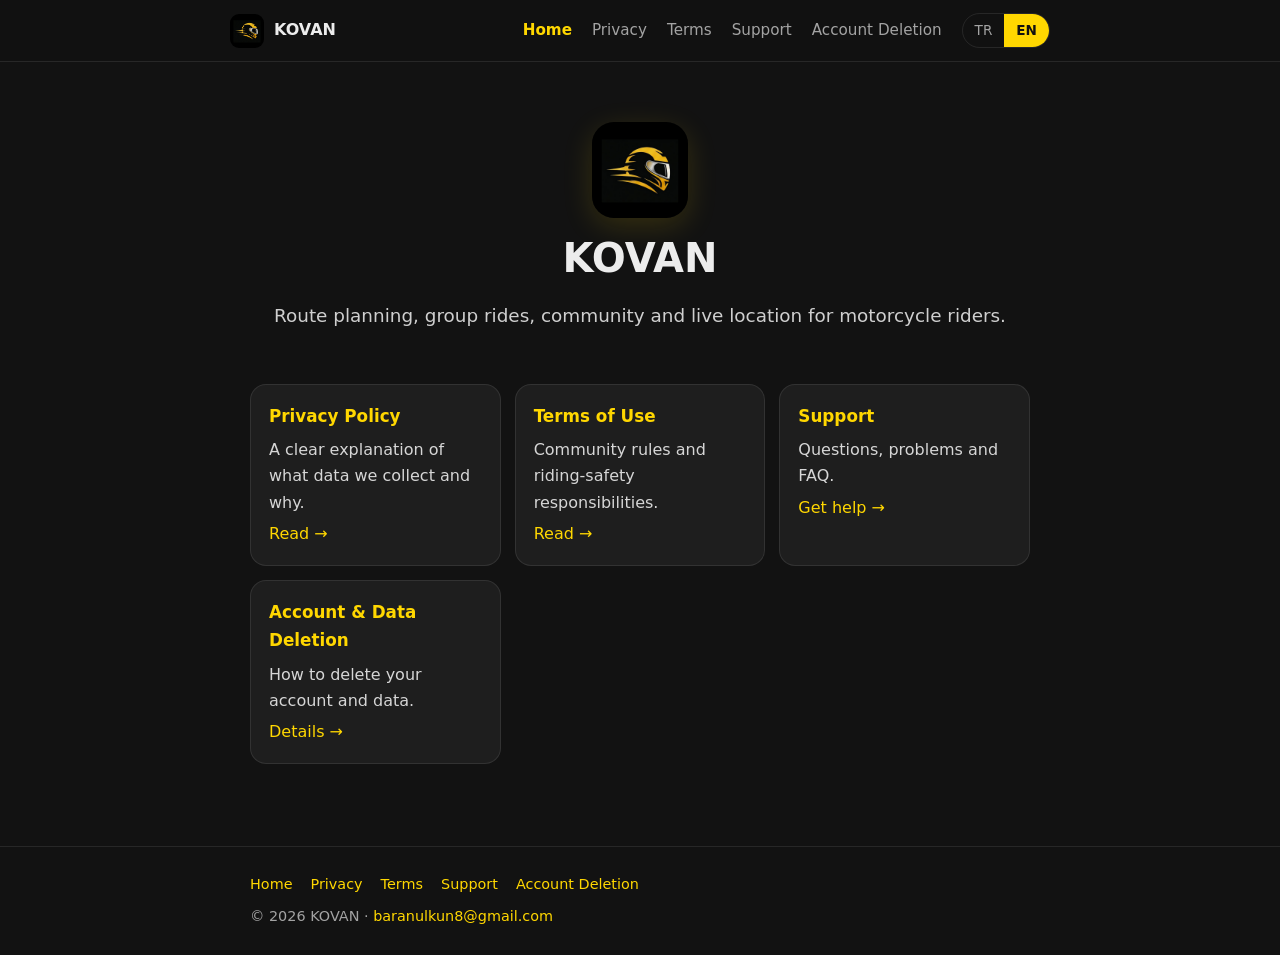
==== index.html @ e0a33ee2 "KOVAN yasal sayfalar: gizlilik, kullanim kosullari, destek, hesap silme Co-Authored-By: Claude Sonne" ====
<!doctype html>
<html lang="tr" data-lang="tr">
<head>
<meta charset="utf-8">
<meta name="viewport" content="width=device-width, initial-scale=1">
<title>Ana Sayfa / Home – KOVAN</title>
<meta name="description" content="KOVAN: motosiklet tutkunları için rota, topluluk ve canlı konum uygulaması. | KOVAN: routes, community and live location for riders.">
<meta name="robots" content="index,follow">
<meta name="theme-color" content="#121212">
<link rel="icon" href="icon.png">
<link rel="apple-touch-icon" href="icon.png">
<link rel="stylesheet" href="style.css">
<script src="app.js"></script>
</head>
<body>
<header class="site"><div class="wrap bar">
<a class="brand" href="./"><img src="icon.png" alt="" width="34" height="34"><span>KOVAN</span></a>
<nav class="main" aria-label="Menu"><a href="" aria-current="page"><span data-l="tr">Ana Sayfa</span><span data-l="en">Home</span></a><a href="privacy/"><span data-l="tr">Gizlilik</span><span data-l="en">Privacy</span></a><a href="terms/"><span data-l="tr">Kullanım Koşulları</span><span data-l="en">Terms</span></a><a href="support/"><span data-l="tr">Destek</span><span data-l="en">Support</span></a><a href="account-deletion/"><span data-l="tr">Hesap Silme</span><span data-l="en">Account Deletion</span></a></nav>
<div class="lang" role="group" aria-label="Language"><button type="button" data-set-lang="tr" aria-pressed="true">TR</button><button type="button" data-set-lang="en" aria-pressed="false">EN</button></div>
</div></header>
<main><div class="wrap">
<div class="blk" data-l="tr">
<div class="hero"><img src="icon.png" alt="KOVAN" width="96" height="96"><h1>KOVAN</h1>
<p class="lead">Motosiklet tutkunları için rota planlama, ekip sürüşleri, topluluk ve canlı konum uygulaması.</p></div>
<div class="grid">
<div class="card"><h3>Gizlilik Politikası</h3><p>Hangi verileri neden topladığımızı açıkça anlatıyoruz.</p><p><a href="privacy/">Oku →</a></p></div>
<div class="card"><h3>Kullanım Koşulları</h3><p>Topluluk kuralları ve sürüş güvenliği sorumlulukları.</p><p><a href="terms/">Oku →</a></p></div>
<div class="card"><h3>Destek</h3><p>Sorular, sorunlar ve sık sorulan sorular.</p><p><a href="support/">Destek al →</a></p></div>
<div class="card"><h3>Hesap ve Veri Silme</h3><p>Hesabını ve verilerini nasıl silebileceğin.</p><p><a href="account-deletion/">Ayrıntılar →</a></p></div>
</div>
</div>
<div class="blk" data-l="en">
<div class="hero"><img src="icon.png" alt="KOVAN" width="96" height="96"><h1>KOVAN</h1>
<p class="lead">Route planning, group rides, community and live location for motorcycle riders.</p></div>
<div class="grid">
<div class="card"><h3>Privacy Policy</h3><p>A clear explanation of what data we collect and why.</p><p><a href="privacy/">Read →</a></p></div>
<div class="card"><h3>Terms of Use</h3><p>Community rules and riding-safety responsibilities.</p><p><a href="terms/">Read →</a></p></div>
<div class="card"><h3>Support</h3><p>Questions, problems and FAQ.</p><p><a href="support/">Get help →</a></p></div>
<div class="card"><h3>Account &amp; Data Deletion</h3><p>How to delete your account and data.</p><p><a href="account-deletion/">Details →</a></p></div>
</div>
</div>
</div></main>
<footer class="site"><div class="wrap">
<div class="links"><a href=""><span data-l="tr">Ana Sayfa</span><span data-l="en">Home</span></a><a href="privacy/"><span data-l="tr">Gizlilik</span><span data-l="en">Privacy</span></a><a href="terms/"><span data-l="tr">Kullanım Koşulları</span><span data-l="en">Terms</span></a><a href="support/"><span data-l="tr">Destek</span><span data-l="en">Support</span></a><a href="account-deletion/"><span data-l="tr">Hesap Silme</span><span data-l="en">Account Deletion</span></a></div>
<div>© 2026 KOVAN · <a href="mailto:baranulkun8@gmail.com">baranulkun8@gmail.com</a></div>
</div></footer>
</body>
</html>
---- style.css ----
:root{--bg:#121212;--surface:#1e1e1e;--surface2:#262626;--text:#ececec;--muted:#a3a3a3;--gold:#ffd700;--teal:#00e5cc;--line:rgba(255,255,255,.09);--radius:16px}
*{box-sizing:border-box}
html{-webkit-text-size-adjust:100%;scroll-behavior:smooth}
body{margin:0;background:var(--bg);color:var(--text);font:16px/1.65 system-ui,-apple-system,"Segoe UI",Roboto,"Helvetica Neue",Arial,sans-serif}
a{color:var(--gold);text-decoration:none}
a:hover{text-decoration:underline}
.wrap{max-width:820px;margin:0 auto;padding:0 20px}
header.site{border-bottom:1px solid var(--line);background:rgba(18,18,18,.92);position:sticky;top:0;backdrop-filter:blur(8px);-webkit-backdrop-filter:blur(8px);z-index:10}
.bar{display:flex;align-items:center;gap:10px 18px;flex-wrap:wrap;padding:12px 0}
.brand{display:flex;align-items:center;gap:10px;color:var(--text);font-weight:700}
.brand:hover{text-decoration:none}
.brand img{width:34px;height:34px;border-radius:9px}
nav.main{display:flex;gap:2px 16px;flex-wrap:wrap;margin-left:auto;align-items:center}
nav.main a{color:var(--muted);font-size:.95rem;padding:6px 2px}
nav.main a:hover{color:var(--text);text-decoration:none}
nav.main a[aria-current="page"]{color:var(--gold);font-weight:600}
.lang{display:none;border:1px solid var(--line);border-radius:999px;overflow:hidden}
.js .lang{display:inline-flex}
.lang button{background:transparent;border:0;color:var(--muted);padding:5px 12px;font:inherit;font-size:.85rem;cursor:pointer}
.lang button[aria-pressed="true"]{background:var(--gold);color:#111;font-weight:700}
main{padding:36px 0 56px}
h1{font-size:clamp(1.8rem,5vw,2.5rem);line-height:1.2;margin:.2em 0 .4em}
h2{font-size:1.3rem;margin:2.2em 0 .6em;color:#fff}
h3{font-size:1.05rem;margin:1.6em 0 .4em;color:var(--gold)}
p,li{color:#d6d6d6}
ul,ol{padding-left:1.2em}
li{margin:.35em 0}
.gold{color:var(--gold)}
.lead{font-size:1.15rem;color:#cfcfcf}
.hero{text-align:center;padding:24px 0 8px}
.hero img{width:96px;height:96px;border-radius:22px;box-shadow:0 8px 30px rgba(255,215,0,.15)}
.grid{display:grid;grid-template-columns:repeat(auto-fit,minmax(230px,1fr));gap:14px;margin:26px 0}
.card{background:var(--surface);border:1px solid var(--line);border-radius:var(--radius);padding:18px}
.card h3{margin-top:0}
.card p{margin:.3em 0 0}
.btn{display:inline-block;background:var(--gold);color:#111;padding:11px 20px;border-radius:999px;font-weight:700;margin:4px 2px}
.btn.ghost{background:transparent;color:var(--gold);border:1px solid rgba(255,215,0,.5)}
.btn:hover{text-decoration:none;filter:brightness(1.08)}
.meta{color:var(--muted);font-size:.9rem}
.note{background:rgba(255,215,0,.07);border:1px solid rgba(255,215,0,.25);border-radius:12px;padding:14px 16px;margin:22px 0}
.note p{margin:.2em 0}
.steps{counter-reset:s;list-style:none;padding:0}
.steps li{counter-increment:s;position:relative;padding:12px 14px 12px 52px;background:var(--surface);border:1px solid var(--line);border-radius:12px;margin:10px 0}
.steps li::before{content:counter(s);position:absolute;left:14px;top:50%;transform:translateY(-50%);width:26px;height:26px;border-radius:50%;background:var(--gold);color:#111;font-weight:700;display:grid;place-items:center;font-size:.9rem}
details{background:var(--surface);border:1px solid var(--line);border-radius:12px;padding:4px 16px;margin:10px 0}
summary{cursor:pointer;font-weight:600;padding:12px 0;color:#fff}
details[open] summary{color:var(--gold)}
details p{margin:.2em 0 1em}
table{width:100%;border-collapse:collapse;margin:14px 0;font-size:.95rem}
th,td{border:1px solid var(--line);padding:10px 12px;text-align:left;vertical-align:top}
th{background:var(--surface2);color:#fff}
footer.site{border-top:1px solid var(--line);padding:26px 0;color:var(--muted);font-size:.9rem}
footer.site .links{display:flex;gap:6px 18px;flex-wrap:wrap;margin-bottom:8px}
html.js[data-lang="en"] [data-l="tr"],html.js[data-lang="tr"] [data-l="en"]{display:none}
html:not(.js) .blk[data-l="en"]{margin-top:2.4rem;padding-top:1.8rem;border-top:1px solid var(--line)}
html:not(.js) nav.main [data-l="en"]::before,html:not(.js) footer.site [data-l="en"]::before{content:" / "}
@media (max-width:560px){nav.main{margin-left:0;width:100%}}
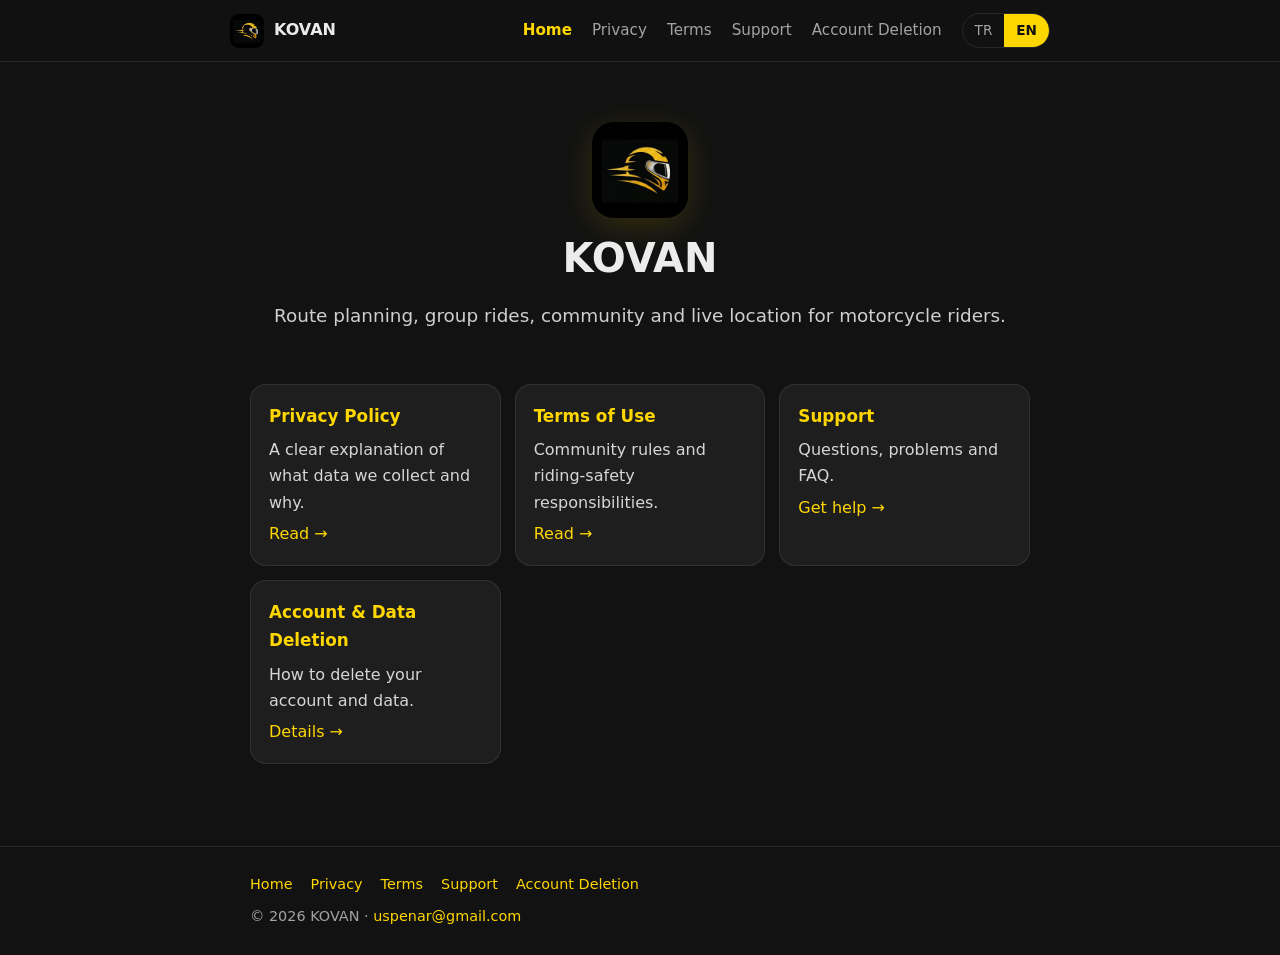
==== commit c1006872: "Iletisim e-postasi guncellendi Co-Authored-By: Claude Sonnet 5.5 <noreply@anthropic.com>" ====
--- a/index.html
+++ b/index.html
@@ -42,7 +42,7 @@
 </div></main>
 <footer class="site"><div class="wrap">
 <div class="links"><a href=""><span data-l="tr">Ana Sayfa</span><span data-l="en">Home</span></a><a href="privacy/"><span data-l="tr">Gizlilik</span><span data-l="en">Privacy</span></a><a href="terms/"><span data-l="tr">Kullanım Koşulları</span><span data-l="en">Terms</span></a><a href="support/"><span data-l="tr">Destek</span><span data-l="en">Support</span></a><a href="account-deletion/"><span data-l="tr">Hesap Silme</span><span data-l="en">Account Deletion</span></a></div>
-<div>© 2026 KOVAN · <a href="mailto:baranulkun8@gmail.com">baranulkun8@gmail.com</a></div>
+<div>© 2026 KOVAN · <a href="mailto:uspenar@gmail.com">uspenar@gmail.com</a></div>
 </div></footer>
 </body>
 </html>
